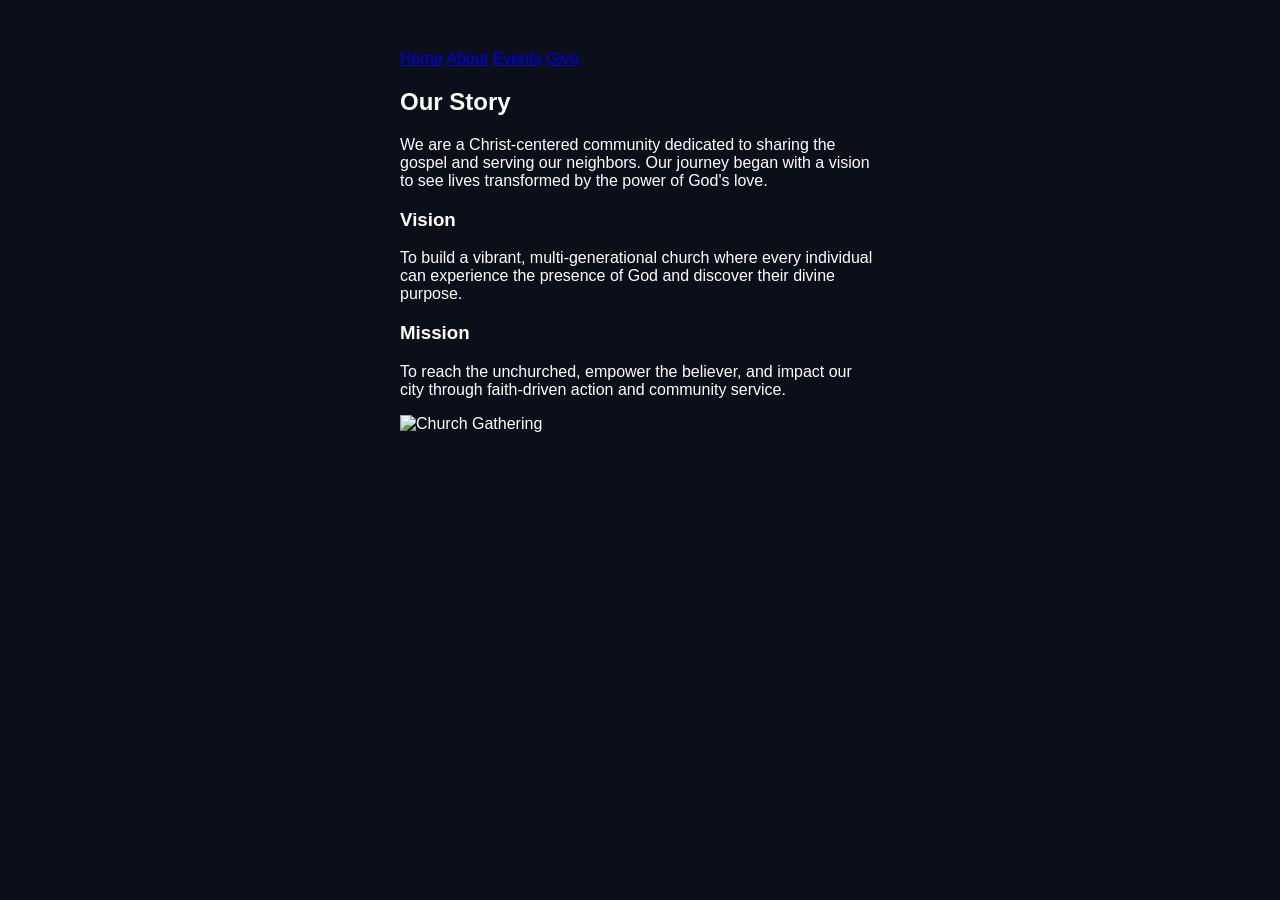
==== about.html @ 3553c346 "Create about.html" ====
<!DOCTYPE html>
<html lang="en">
<head>
    <meta charset="UTF-8">
    <meta name="viewport" content="width=device-width, initial-scale=1.0">
    <title>About Us | BTCC Church</title>
    <link rel="stylesheet" href="style.css">
</head>
<body>
    <div class="app-container">
        <nav class="main-nav">
            <a href="index.html">Home</a>
            <a href="about.html" class="active">About</a>
            <a href="events.html">Events</a>
            <a href="give.html">Give</a>
        </nav>

        <section class="content-box">
            <h2>Our Story</h2>
            <p>We are a Christ-centered community dedicated to sharing the gospel and serving our neighbors. Our journey began with a vision to see lives transformed by the power of God's love.</p>
            
            <h3>Vision</h3>
            <p>To build a vibrant, multi-generational church where every individual can experience the presence of God and discover their divine purpose.</p>
            
            <h3>Mission</h3>
            <p>To reach the unchurched, empower the believer, and impact our city through faith-driven action and community service.</p>

            <img src="YOUR_CHURCH_PHOTO_URL" alt="Church Gathering" class="page-img">
        </section>
    </div>
</body>
</html>
---- style.css ----
:root {
    --bg-color: #0b0f19;
    --card-bg: rgba(255, 255, 255, 0.05);
    --accent: #6366f1; /* Modern Indigo */
    --text-primary: #ffffff;
    --text-secondary: #94a3b8;
}

body {
    background-color: var(--bg-color);
    color: var(--text-primary);
    font-family: 'Inter', -apple-system, sans-serif;
    margin: 0;
    display: flex;
    justify-content: center;
}

.app-container {
    width: 100%;
    max-width: 480px;
    padding: 50px 20px;
}

/* Header */
header { text-align: center; margin-bottom: 30px; }
.profile-img {
    width: 100px;
    height: 100px;
    border-radius: 50%;
    border: 3px solid var(--accent);
    padding: 5px;
}

/* Tabs Navigation */
.tab-nav {
    display: flex;
    background: var(--card-bg);
    padding: 5px;
    border-radius: 15px;
    margin-bottom: 25px;
}

.tab-link {
    flex: 1;
    background: none;
    border: none;
    color: var(--text-secondary);
    padding: 12px;
    cursor: pointer;
    font-weight: 600;
    transition: 0.3s;
    border-radius: 10px;
}

.tab-link.active {
    background: var(--accent);
    color: white;
}

/* Tab Content Visibility */
.tab-content { display: none; animation: fadeIn 0.5s ease; }
.tab-content.active { display: block; }

/* Styles for Links */
.link-list { display: flex; flex-direction: column; gap: 12px; }
.card {
    background: var(--card-bg);
    padding: 18px;
    border-radius: 15px;
    display: flex;
    align-items: center;
    gap: 15px;
    text-decoration: none;
    color: white;
    border: 1px solid rgba(255,255,255,0.1);
}

/* Styles for About */
.text-block {
    background: var(--card-bg);
    padding: 25px;
    border-radius: 20px;
    text-align: left;
    line-height: 1.7;
}
.text-block h3 { color: var(--accent); margin-top: 20px; }

/* Styles for Portfolio */
.portfolio-grid { display: flex; flex-direction: column; gap: 20px; }
.portfolio-item {
    background: var(--card-bg);
    border-radius: 20px;
    overflow: hidden;
    text-align: left;
}
.portfolio-item img { width: 100%; height: auto; display: block; }
.item-desc { padding: 15px; }
.item-desc h4 { margin: 0 0 5px; color: var(--accent); }
.item-desc p { font-size: 0.9rem; color: var(--text-secondary); margin: 0; }

@keyframes fadeIn {
    from { opacity: 0; transform: translateY(10px); }
    to { opacity: 1; transform: translateY(0); }
}

footer { text-align: center; margin-top: 40px; }
.social-icons { display: flex; justify-content: center; gap: 25px; font-size: 1.4rem; }
.social-icons a { color: var(--text-secondary); }
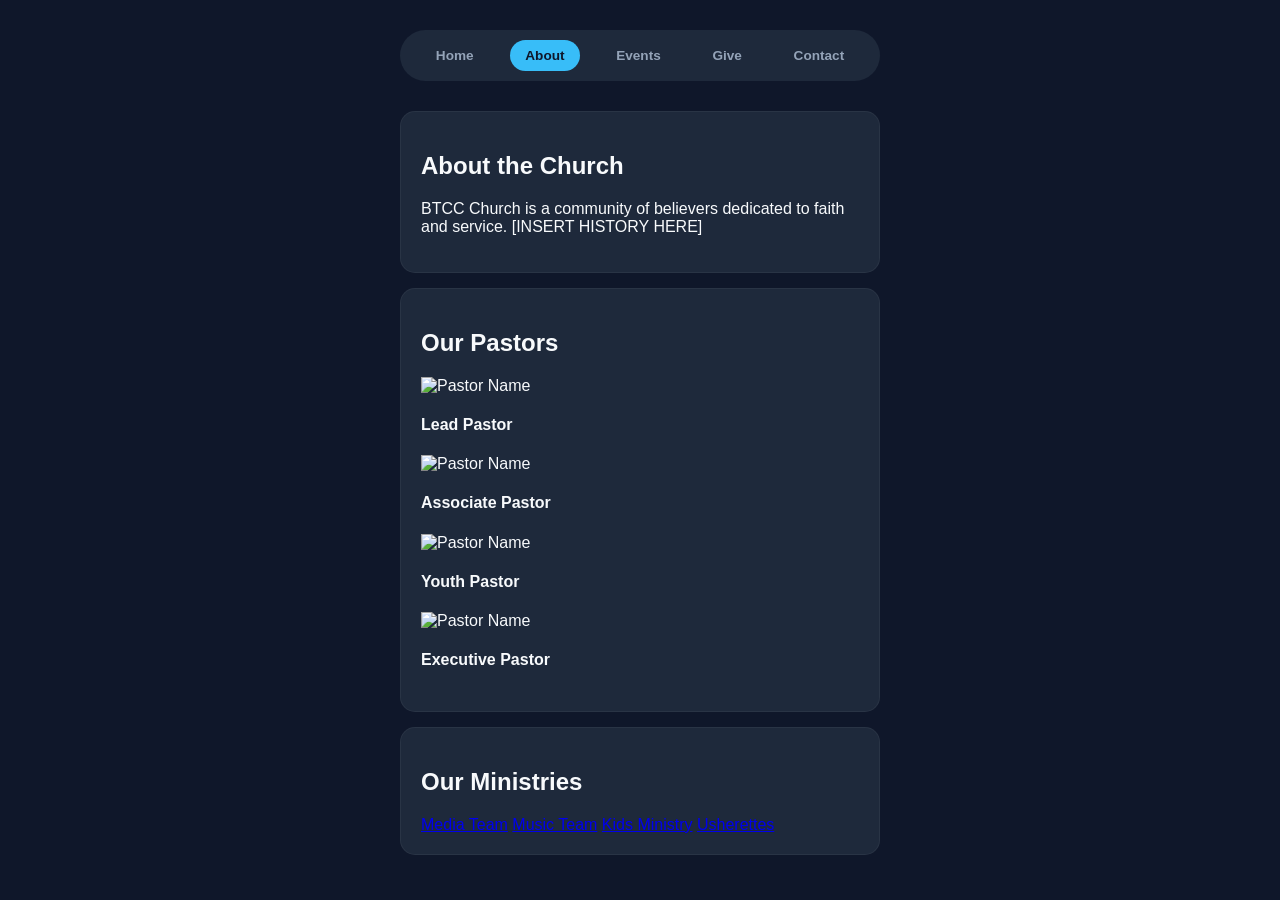
==== commit 9aea1e03: "Update about.html" ====
--- a/about.html
+++ b/about.html
@@ -13,19 +13,47 @@
             <a href="about.html" class="active">About</a>
             <a href="events.html">Events</a>
             <a href="give.html">Give</a>
+            <a href="contact.html">Contact</a>
         </nav>
 
+        <!-- Category: The Church -->
         <section class="content-box">
-            <h2>Our Story</h2>
-            <p>We are a Christ-centered community dedicated to sharing the gospel and serving our neighbors. Our journey began with a vision to see lives transformed by the power of God's love.</p>
-            
-            <h3>Vision</h3>
-            <p>To build a vibrant, multi-generational church where every individual can experience the presence of God and discover their divine purpose.</p>
-            
-            <h3>Mission</h3>
-            <p>To reach the unchurched, empower the believer, and impact our city through faith-driven action and community service.</p>
+            <h2>About the Church</h2>
+            <p>BTCC Church is a community of believers dedicated to faith and service. [INSERT HISTORY HERE]</p>
+        </section>
 
-            <img src="YOUR_CHURCH_PHOTO_URL" alt="Church Gathering" class="page-img">
+        <!-- Category: The Pastors (4 Members) -->
+        <section class="content-box">
+            <h2>Our Pastors</h2>
+            <div class="pastor-grid">
+                <div class="person-card">
+                    <img src="PASTOR_1_URL" alt="Pastor Name">
+                    <h4>Lead Pastor</h4>
+                </div>
+                <div class="person-card">
+                    <img src="PASTOR_2_URL" alt="Pastor Name">
+                    <h4>Associate Pastor</h4>
+                </div>
+                <div class="person-card">
+                    <img src="PASTOR_3_URL" alt="Pastor Name">
+                    <h4>Youth Pastor</h4>
+                </div>
+                <div class="person-card">
+                    <img src="PASTOR_4_URL" alt="Pastor Name">
+                    <h4>Executive Pastor</h4>
+                </div>
+            </div>
+        </section>
+
+        <!-- Category: Ministries (Navigates to separate pages) -->
+        <section class="content-box">
+            <h2>Our Ministries</h2>
+            <div class="ministry-links">
+                <a href="media-team.html" class="ministry-item">Media Team</a>
+                <a href="music-team.html" class="ministry-item">Music Team</a>
+                <a href="kids-ministry.html" class="ministry-item">Kids Ministry</a>
+                <a href="usherettes.html" class="ministry-item">Usherettes</a>
+            </div>
         </section>
     </div>
 </body>
--- a/style.css
+++ b/style.css
@@ -1,15 +1,14 @@
 :root {
-    --bg-color: #0b0f19;
-    --card-bg: rgba(255, 255, 255, 0.05);
-    --accent: #6366f1; /* Modern Indigo */
-    --text-primary: #ffffff;
-    --text-secondary: #94a3b8;
+    --bg: #0f172a;
+    --card: #1e293b;
+    --accent: #38bdf8;
+    --text: #f8fafc;
 }
 
 body {
-    background-color: var(--bg-color);
-    color: var(--text-primary);
-    font-family: 'Inter', -apple-system, sans-serif;
+    background-color: var(--bg);
+    color: var(--text);
+    font-family: 'Segoe UI', sans-serif;
     margin: 0;
     display: flex;
     justify-content: center;
@@ -18,91 +17,128 @@
 .app-container {
     width: 100%;
     max-width: 480px;
-    padding: 50px 20px;
+    padding: 30px 20px;
 }
 
-/* Header */
-header { text-align: center; margin-bottom: 30px; }
-.profile-img {
-    width: 100px;
-    height: 100px;
-    border-radius: 50%;
-    border: 3px solid var(--accent);
-    padding: 5px;
+/* Navigation */
+.main-nav {
+    display: flex;
+    justify-content: space-around;
+    background: var(--card);
+    padding: 10px;
+    border-radius: 50px;
+    margin-bottom: 30px;
 }
 
-/* Tabs Navigation */
-.tab-nav {
-    display: flex;
-    background: var(--card-bg);
-    padding: 5px;
-    border-radius: 15px;
-    margin-bottom: 25px;
+.main-nav a {
+    color: #94a3b8;
+    text-decoration: none;
+    font-size: 0.85rem;
+    font-weight: 600;
+    padding: 8px 15px;
+    border-radius: 20px;
 }
 
-.tab-link {
-    flex: 1;
-    background: none;
-    border: none;
-    color: var(--text-secondary);
-    padding: 12px;
-    cursor: pointer;
-    font-weight: 600;
-    transition: 0.3s;
-    border-radius: 10px;
+.main-nav a.active {
+    background: var(--accent);
+    color: #0f172a;
 }
 
-.tab-link.active {
-    background: var(--accent);
-    color: white;
+/* UI Elements */
+.card, .content-box, .item {
+    background: var(--card);
+    border-radius: 15px;
+    padding: 20px;
+    margin-bottom: 15px;
+    border: 1px solid rgba(255,255,255,0.05);
 }
 
-/* Tab Content Visibility */
-.tab-content { display: none; animation: fadeIn 0.5s ease; }
-.tab-content.active { display: block; }
+.profile-img { width: 150px; height: 150px; border-radius: 50%; border: 3px solid var(--accent); }
+header { text-align: center; }
 
-/* Styles for Links */
-.link-list { display: flex; flex-direction: column; gap: 12px; }
-.card {
-    background: var(--card-bg);
-    padding: 18px;
-    border-radius: 15px;
+.link-list a {
     display: flex;
     align-items: center;
     gap: 15px;
+    color: white;
     text-decoration: none;
-    color: white;
-    border: 1px solid rgba(255,255,255,0.1);
 }
 
-/* Styles for About */
-.text-block {
-    background: var(--card-bg);
-    padding: 25px;
-    border-radius: 20px;
-    text-align: left;
-    line-height: 1.7;
-}
-.text-block h3 { color: var(--accent); margin-top: 20px; }
+.page-img { width: 100%; border-radius: 10px; margin-top: 15px; }
 
-/* Styles for Portfolio */
-.portfolio-grid { display: flex; flex-direction: column; gap: 20px; }
-.portfolio-item {
-    background: var(--card-bg);
-    border-radius: 20px;
-    overflow: hidden;
-    text-align: left;
-}
-.portfolio-item img { width: 100%; height: auto; display: block; }
-.item-desc { padding: 15px; }
-.item-desc h4 { margin: 0 0 5px; color: var(--accent); }
-.item-desc p { font-size: 0.9rem; color: var(--text-secondary); margin: 0; }
+/* Portfolio Styles */
+.item { padding: 0; overflow: hidden; }
+.item img { width: 100%; height: 180px; object-fit: cover; }
+.item-info { padding: 15px; }
 
-@keyframes fadeIn {
-    from { opacity: 0; transform: translateY(10px); }
-    to { opacity: 1; transform: translateY(0); }
+/* Form & Buttons */
+.contact-form { display: flex; flex-direction: column; gap: 10px; }
+input, textarea { background: #0f172a; border: 1px solid #334155; padding: 12px; color: white; border-radius: 8px; }
+.submit-btn, .give-btn { background: var(--accent); color: #0f172a; border: none; padding: 15px; border-radius: 8px; font-weight: bold; cursor: pointer; text-decoration: none; display: block; text-align: center; }
+
+/* Add these to your existing style.css */
+
+.icon-header {
+    text-align: center;
+    margin-bottom: 20px;
 }
 
-footer { text-align: center; margin-top: 40px; }
-.social-icons { display: flex; justify-content: center; gap: 25px; font-size: 1.4rem; }
-.social-icons a { color: var(--text-secondary); }
+.payment-methods {
+    margin: 25px 0;
+    display: flex;
+    flex-direction: column;
+    gap: 15px;
+}
+
+.method-card {
+    background: rgba(255, 255, 255, 0.03);
+    padding: 15px;
+    border-radius: 10px;
+    border: 1px dashed #334155;
+}
+
+.method-card h4 {
+    margin: 0 0 5px 0;
+    color: var(--accent);
+}
+
+.form-group {
+    display: flex;
+    flex-direction: column;
+    gap: 5px;
+    text-align: left;
+    margin-bottom: 15px;
+}
+
+.form-group label {
+    font-size: 0.85rem;
+    color: #94a3b8;
+}
+
+.action-btn {
+    background: var(--accent);
+    color: #0f172a;
+    border: none;
+    padding: 16px;
+    border-radius: 12px;
+    font-weight: bold;
+    cursor: pointer;
+    text-decoration: none;
+    display: block;
+    text-align: center;
+    width: 100%;
+    box-sizing: border-box;
+    transition: 0.3s;
+}
+
+.action-btn:hover {
+    filter: brightness(1.1);
+    transform: translateY(-2px);
+}
+
+.social-footer {
+    margin-top: 30px;
+    text-align: center;
+    border-top: 1px solid #334155;
+    padding-top: 20px;
+}
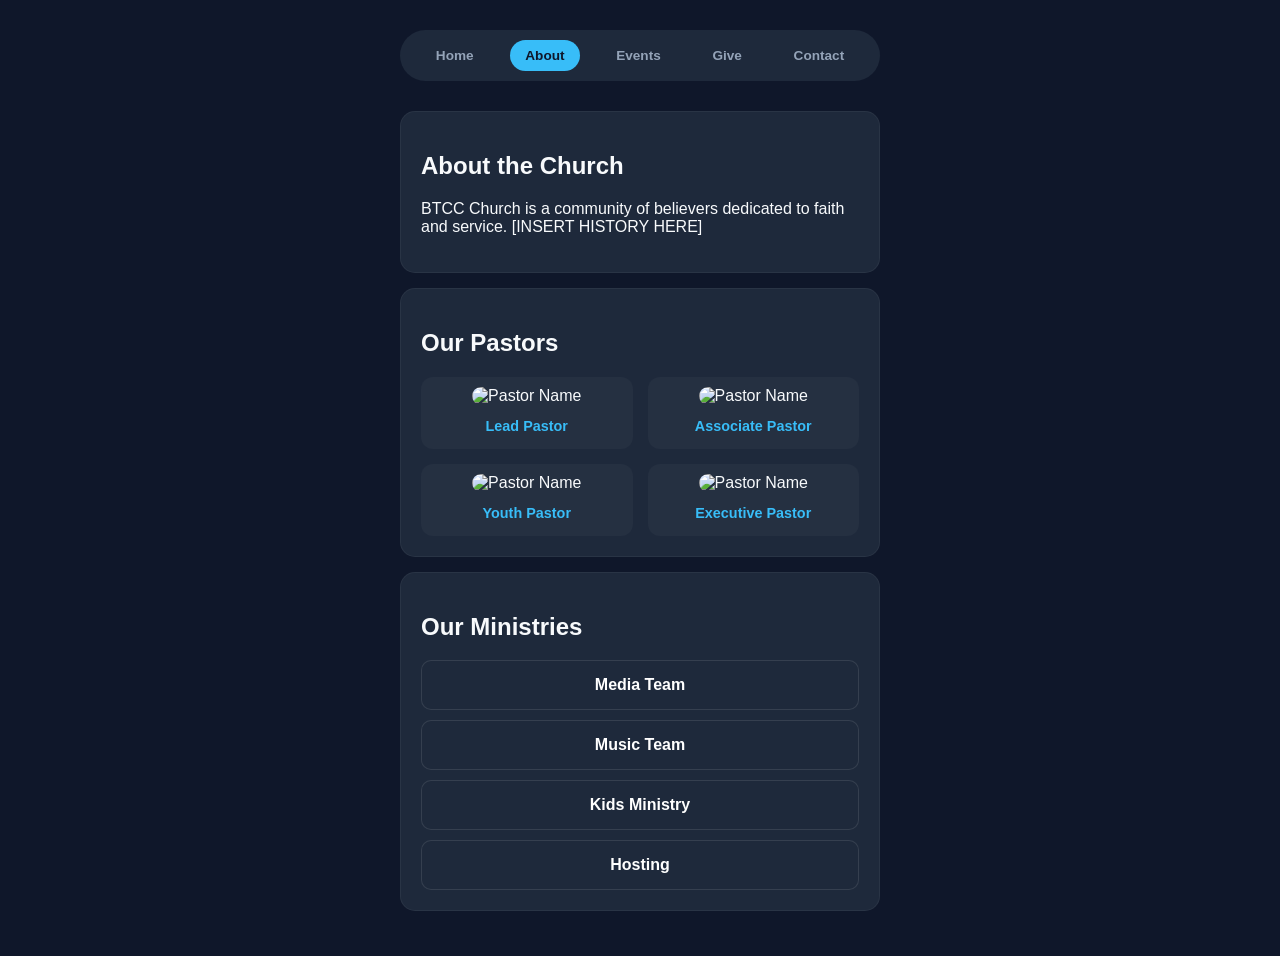
==== commit 32efe5b1: "Update about.html" ====
--- a/about.html
+++ b/about.html
@@ -52,7 +52,7 @@
                 <a href="media-team.html" class="ministry-item">Media Team</a>
                 <a href="music-team.html" class="ministry-item">Music Team</a>
                 <a href="kids-ministry.html" class="ministry-item">Kids Ministry</a>
-                <a href="usherettes.html" class="ministry-item">Usherettes</a>
+                <a href="usherettes.html" class="ministry-item">Hosting</a>
             </div>
         </section>
     </div>
--- a/style.css
+++ b/style.css
@@ -142,3 +142,71 @@
     border-top: 1px solid #334155;
     padding-top: 20px;
 }
+
+/* Pastor Grid Styling */
+.pastor-grid {
+    display: grid;
+    grid-template-columns: 1fr 1fr; /* 2 columns */
+    gap: 15px;
+    margin-top: 15px;
+}
+
+.person-card {
+    text-align: center;
+    background: rgba(255, 255, 255, 0.03);
+    padding: 10px;
+    border-radius: 12px;
+}
+
+.person-card img {
+    width: 100%;
+    aspect-ratio: 1/1;
+    object-fit: cover;
+    border-radius: 10px;
+    margin-bottom: 8px;
+}
+
+.person-card h4 {
+    margin: 5px 0;
+    font-size: 0.9rem;
+    color: var(--accent);
+}
+
+/* Ministry Link Buttons */
+.ministry-links {
+    display: flex;
+    flex-direction: column;
+    gap: 10px;
+    margin-top: 15px;
+}
+
+.ministry-item {
+    background: var(--card);
+    color: white;
+    text-decoration: none;
+    padding: 15px;
+    border-radius: 10px;
+    border: 1px solid rgba(255,255,255,0.1);
+    transition: 0.3s;
+    text-align: center;
+    font-weight: 600;
+}
+
+.ministry-item:hover {
+    border-color: var(--accent);
+    background: rgba(56, 189, 248, 0.1);
+}
+
+/* Team Page specific */
+.back-link {
+    color: var(--accent);
+    text-decoration: none;
+    font-size: 0.9rem;
+    display: block;
+    margin-bottom: 10px;
+}
+
+.team-desc {
+    margin-top: 20px;
+    text-align: left;
+}
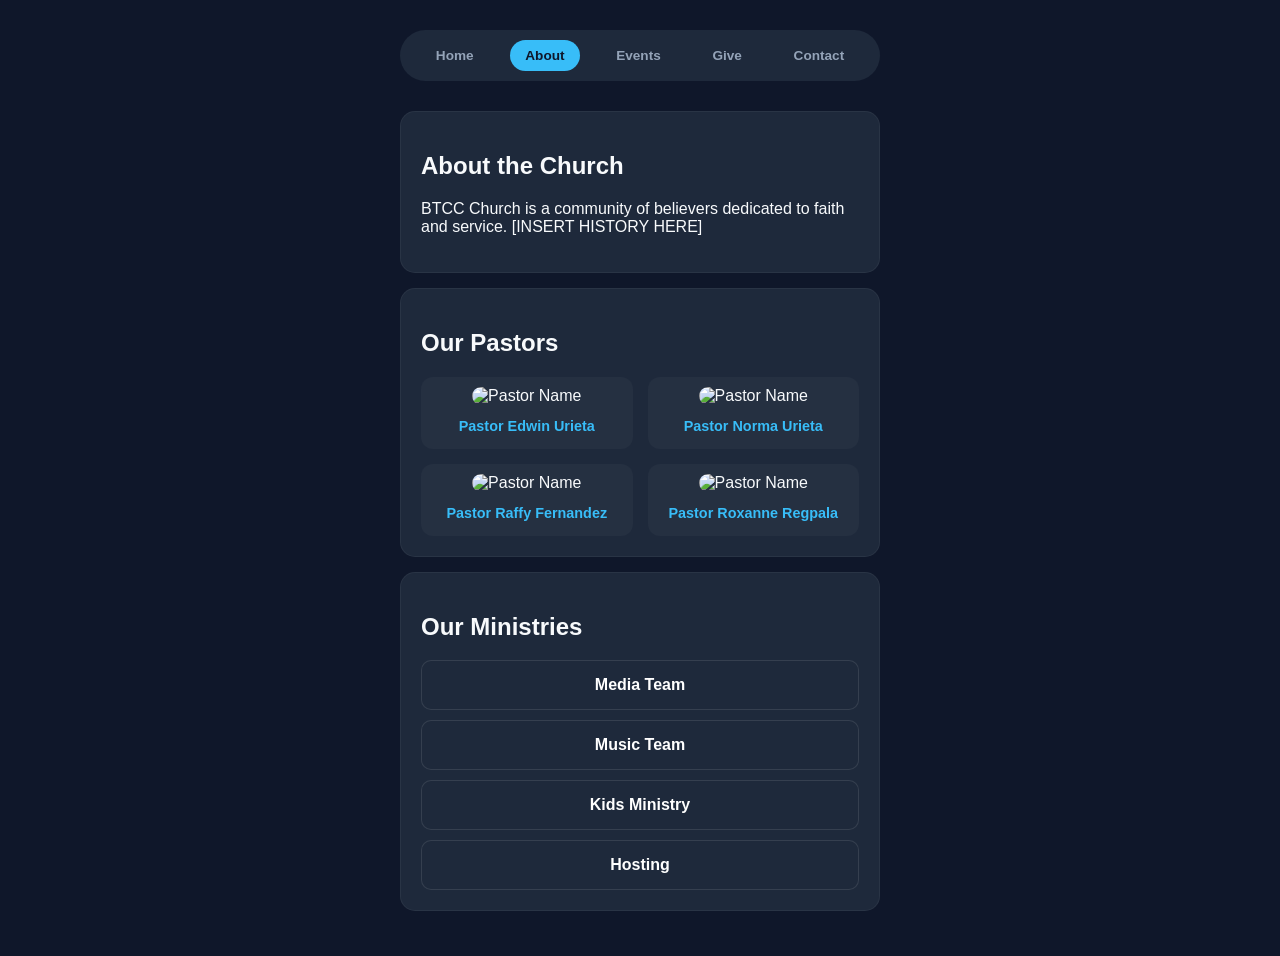
==== commit 4ec94c42: "Update about.html" ====
--- a/about.html
+++ b/about.html
@@ -27,20 +27,20 @@
             <h2>Our Pastors</h2>
             <div class="pastor-grid">
                 <div class="person-card">
-                    <img src="PASTOR_1_URL" alt="Pastor Name">
-                    <h4>Lead Pastor</h4>
+                    <img src="https://res.cloudinary.com/drxfwvd4a/image/upload/v1778639581/att.VN4cIuWXcsaw2269CZvKsnu2EsJVKAhmzcrghY33BlA_ndscj1.jpg" alt="Pastor Name">
+                    <h4>Pastor Edwin Urieta</h4>
                 </div>
                 <div class="person-card">
-                    <img src="PASTOR_2_URL" alt="Pastor Name">
-                    <h4>Associate Pastor</h4>
+                    <img src="https://res.cloudinary.com/drxfwvd4a/image/upload/v1778648063/IMG_7707_u4seln.jpg" alt="Pastor Name">
+                    <h4>Pastor Norma Urieta</h4>
                 </div>
                 <div class="person-card">
-                    <img src="PASTOR_3_URL" alt="Pastor Name">
-                    <h4>Youth Pastor</h4>
+                    <img src="https://res.cloudinary.com/drxfwvd4a/image/upload/v1778648062/IMG_7709_tkb9bt.jpg" alt="Pastor Name">
+                    <h4>Pastor Raffy Fernandez</h4>
                 </div>
                 <div class="person-card">
-                    <img src="PASTOR_4_URL" alt="Pastor Name">
-                    <h4>Executive Pastor</h4>
+                    <img src="https://res.cloudinary.com/drxfwvd4a/image/upload/v1778648063/IMG_7706_hzeyiy.jpg" alt="Pastor Name">
+                    <h4>Pastor Roxanne Regpala</h4>
                 </div>
             </div>
         </section>
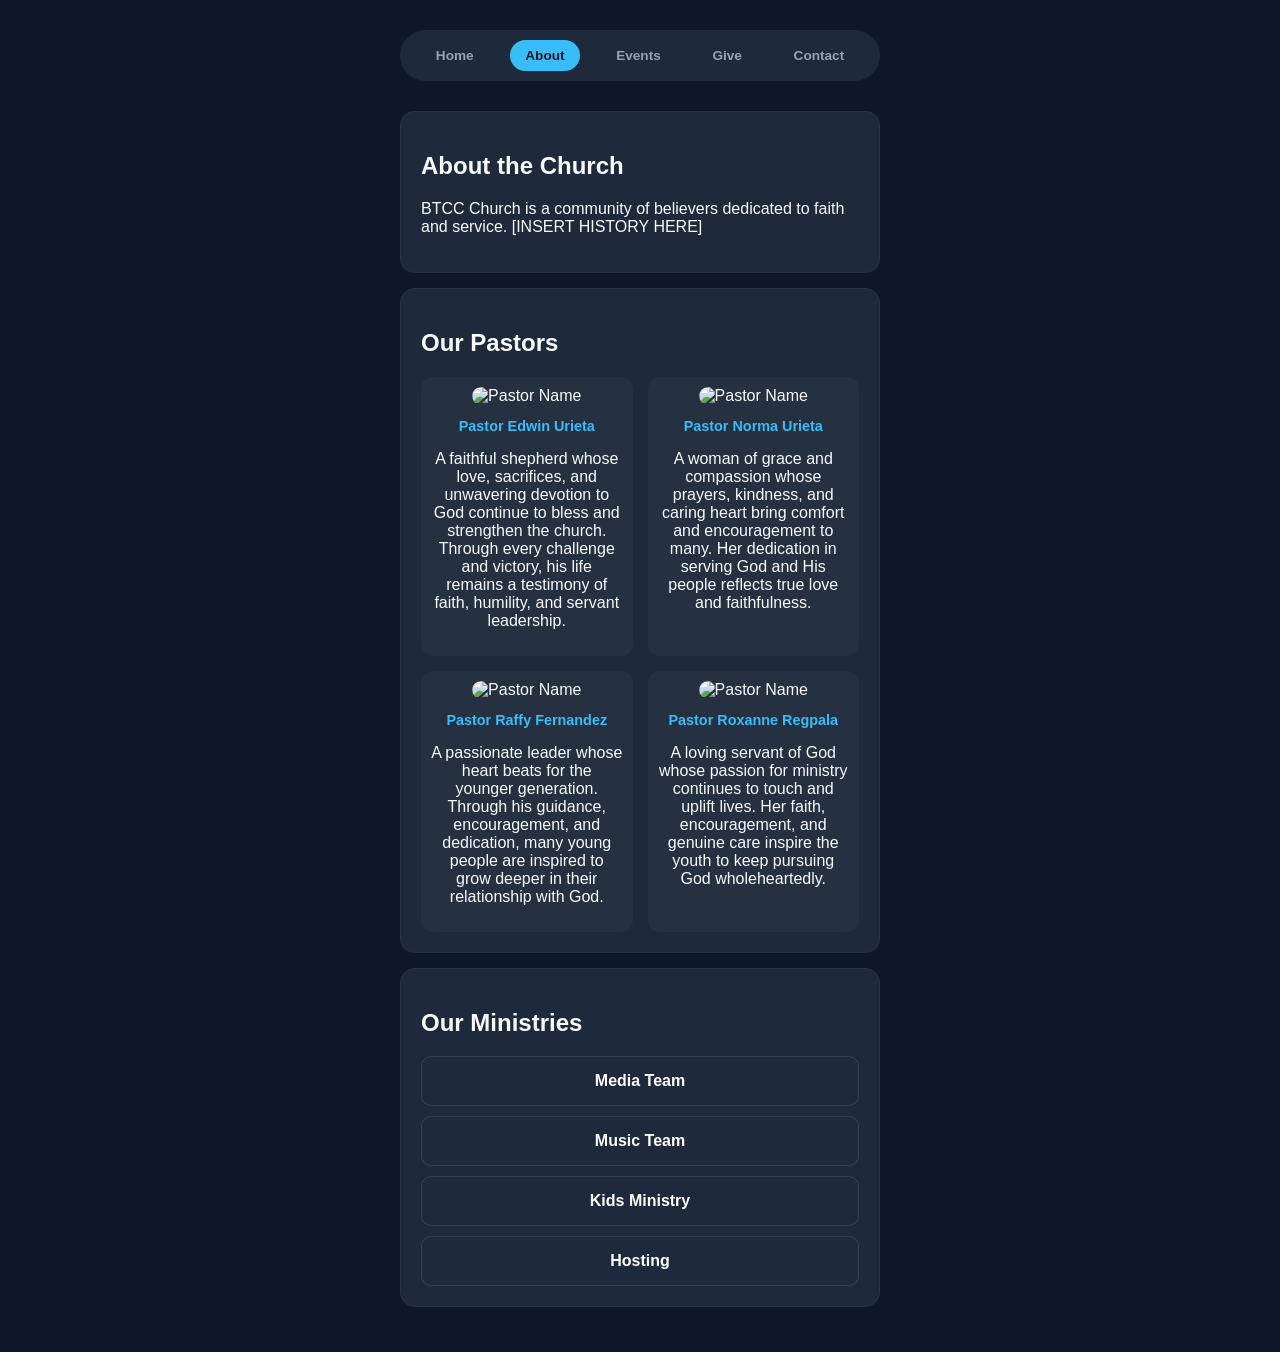
==== commit f11c48ef: "Update about.html" ====
--- a/about.html
+++ b/about.html
@@ -29,18 +29,22 @@
                 <div class="person-card">
                     <img src="https://res.cloudinary.com/drxfwvd4a/image/upload/v1778639581/att.VN4cIuWXcsaw2269CZvKsnu2EsJVKAhmzcrghY33BlA_ndscj1.jpg" alt="Pastor Name">
                     <h4>Pastor Edwin Urieta</h4>
+                    <p>A faithful shepherd whose love, sacrifices, and unwavering devotion to God continue to bless and strengthen the church. Through every challenge and victory, his life remains a testimony of faith, humility, and servant leadership.</p>
                 </div>
                 <div class="person-card">
                     <img src="https://res.cloudinary.com/drxfwvd4a/image/upload/v1778648063/IMG_7707_u4seln.jpg" alt="Pastor Name">
                     <h4>Pastor Norma Urieta</h4>
+                    <p>A woman of grace and compassion whose prayers, kindness, and caring heart bring comfort and encouragement to many. Her dedication in serving God and His people reflects true love and faithfulness.</p>
                 </div>
                 <div class="person-card">
                     <img src="https://res.cloudinary.com/drxfwvd4a/image/upload/v1778648062/IMG_7709_tkb9bt.jpg" alt="Pastor Name">
                     <h4>Pastor Raffy Fernandez</h4>
+                    <p>A passionate leader whose heart beats for the younger generation. Through his guidance, encouragement, and dedication, many young people are inspired to grow deeper in their relationship with God.</p>
                 </div>
                 <div class="person-card">
                     <img src="https://res.cloudinary.com/drxfwvd4a/image/upload/v1778648063/IMG_7706_hzeyiy.jpg" alt="Pastor Name">
                     <h4>Pastor Roxanne Regpala</h4>
+                    <p>A loving servant of God whose passion for ministry continues to touch and uplift lives. Her faith, encouragement, and genuine care inspire the youth to keep pursuing God wholeheartedly.</p>
                 </div>
             </div>
         </section>
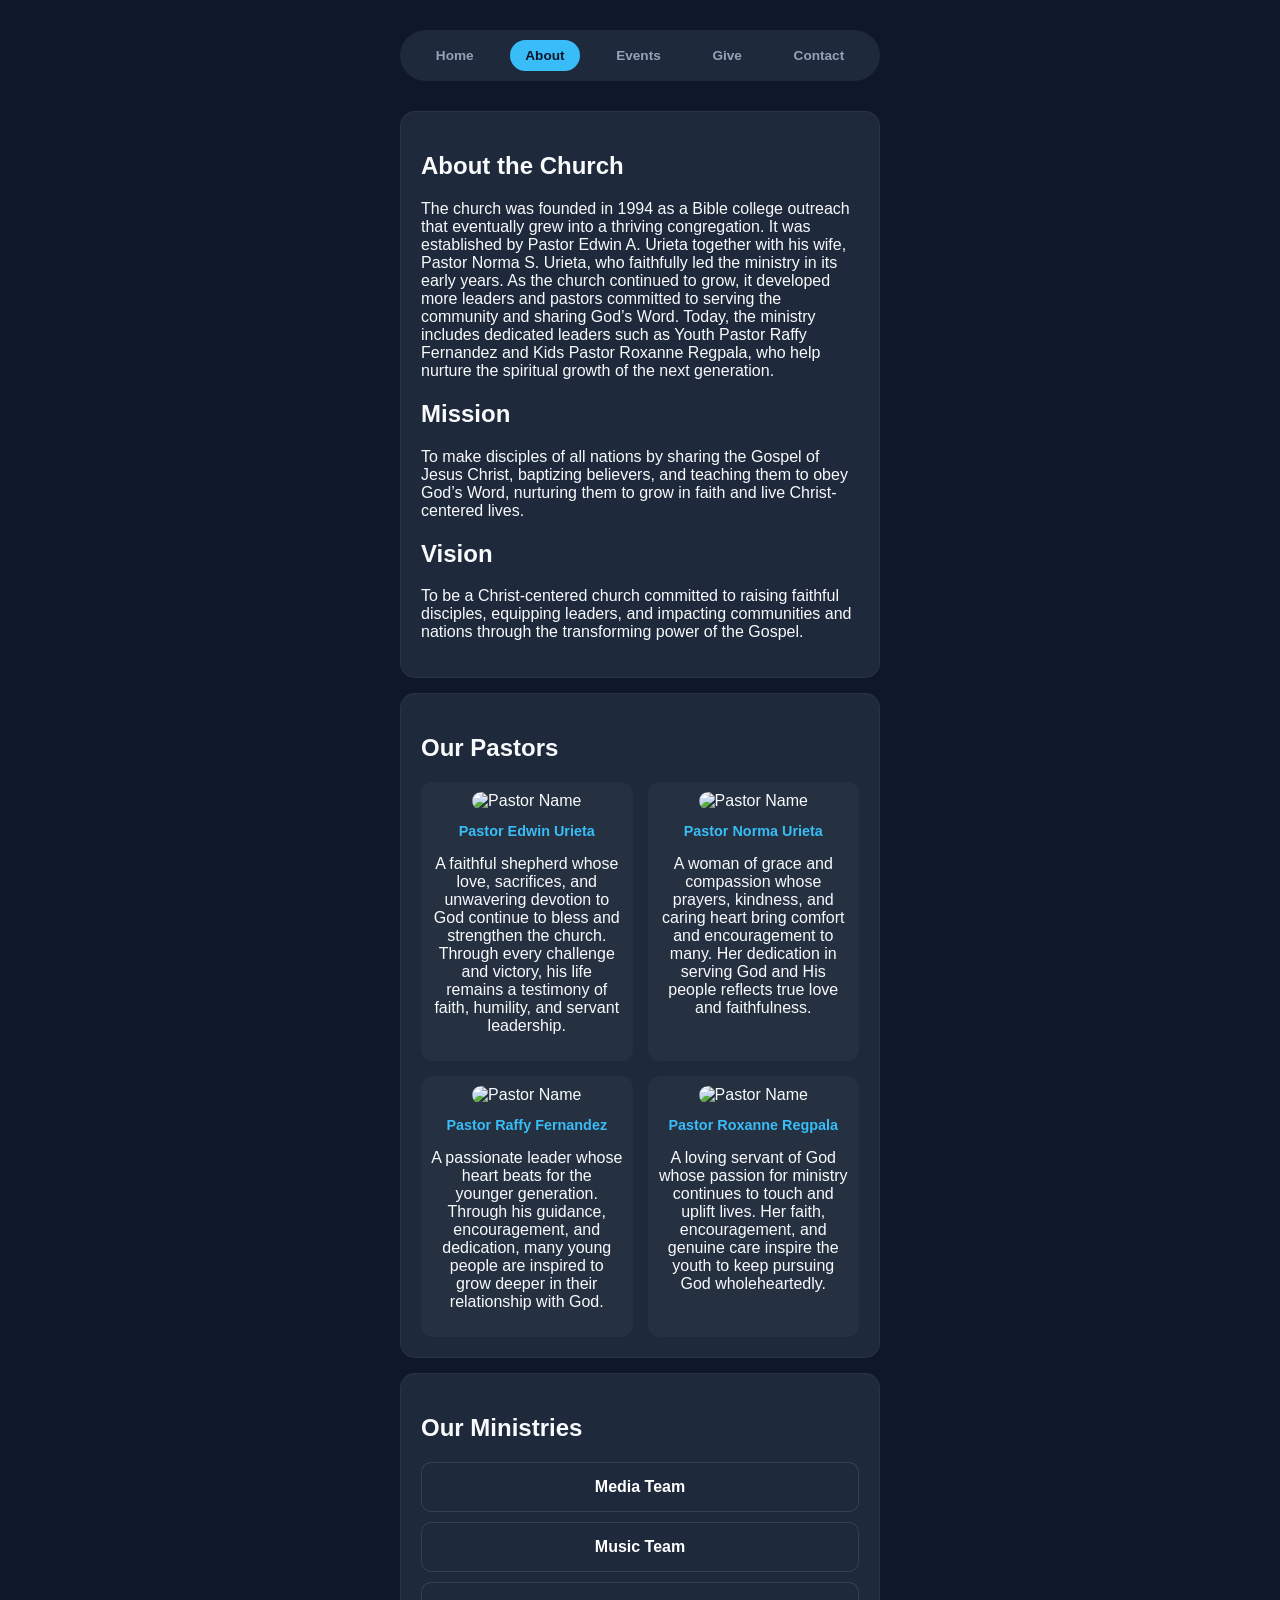
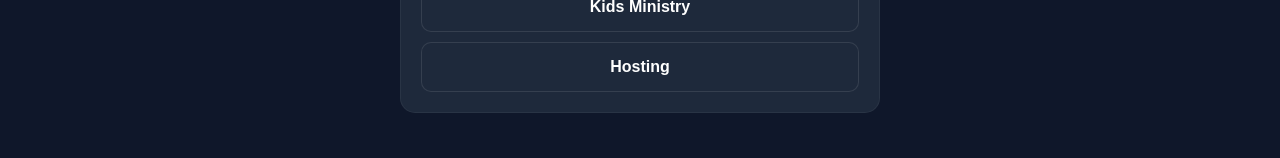
==== commit 76e84cb3: "Update about.html" ====
--- a/about.html
+++ b/about.html
@@ -19,7 +19,16 @@
         <!-- Category: The Church -->
         <section class="content-box">
             <h2>About the Church</h2>
-            <p>BTCC Church is a community of believers dedicated to faith and service. [INSERT HISTORY HERE]</p>
+            <p>The church was founded in 1994 as a Bible college outreach that eventually grew into a thriving congregation. It was established by Pastor Edwin A. Urieta together with his wife, Pastor Norma S. Urieta, who faithfully led the ministry in its early years. As the church continued to grow, it developed more leaders and pastors committed to serving the community and sharing God’s Word. Today, the ministry includes dedicated leaders such as Youth Pastor Raffy Fernandez and Kids Pastor Roxanne Regpala, who help nurture the spiritual growth of the next generation.</p>
+
+
+
+
+<h2>Mission</h2>
+<p>To make disciples of all nations by sharing the Gospel of Jesus Christ, baptizing believers, and teaching them to obey God’s Word, nurturing them to grow in faith and live Christ-centered lives.</p>
+
+<h2>Vision</h2>
+<p>To be a Christ-centered church committed to raising faithful disciples, equipping leaders, and impacting communities and nations through the transforming power of the Gospel.</p>
         </section>
 
         <!-- Category: The Pastors (4 Members) -->
@@ -32,7 +41,7 @@
                     <p>A faithful shepherd whose love, sacrifices, and unwavering devotion to God continue to bless and strengthen the church. Through every challenge and victory, his life remains a testimony of faith, humility, and servant leadership.</p>
                 </div>
                 <div class="person-card">
-                    <img src="https://res.cloudinary.com/drxfwvd4a/image/upload/v1778648063/IMG_7707_u4seln.jpg" alt="Pastor Name">
+                    <img src="https://res.cloudinary.com/drxfwvd4a/image/upload/v1778650361/a8de64_a3e803991982418ab1008f98ce1373bc_mv2_px7fdx.jpg" alt="Pastor Name">
                     <h4>Pastor Norma Urieta</h4>
                     <p>A woman of grace and compassion whose prayers, kindness, and caring heart bring comfort and encouragement to many. Her dedication in serving God and His people reflects true love and faithfulness.</p>
                 </div>
